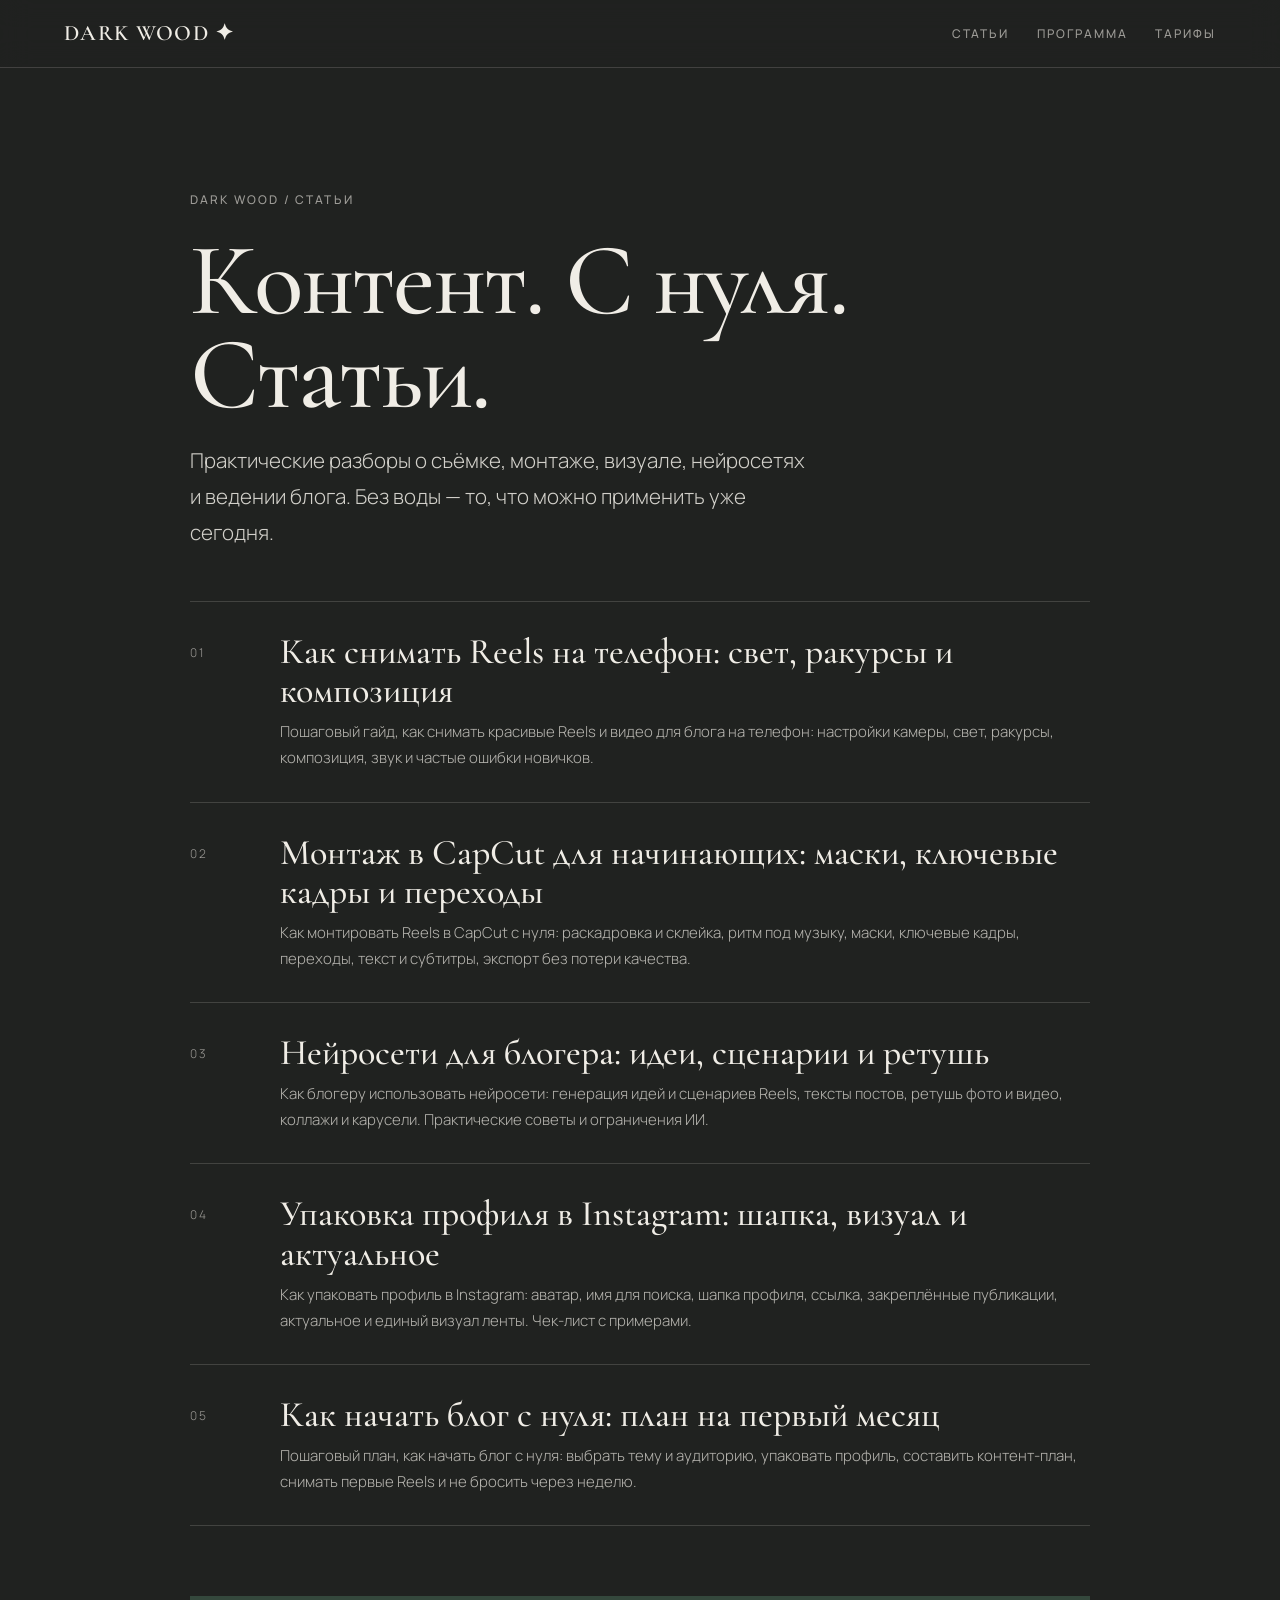
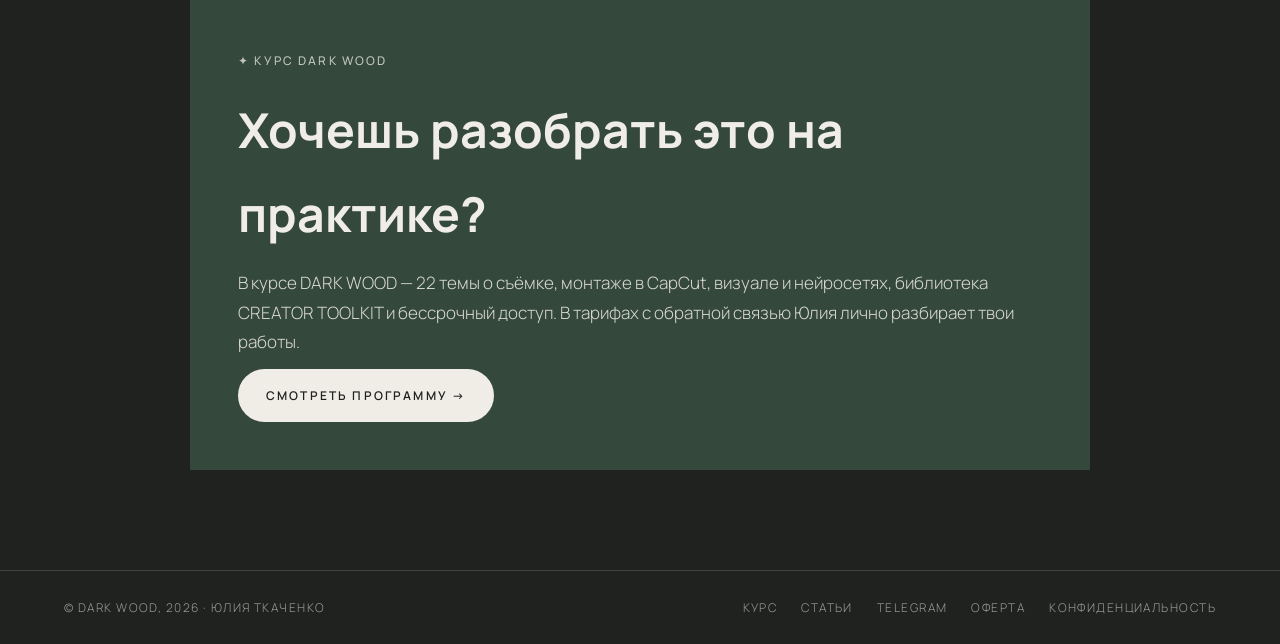
==== blog/index.html @ cade2fdb "Блог: 5 статей о съёмке, монтаже, нейросетях, упаковке профиля и запуске блога Co-Authored-By: Claud" ====
<!DOCTYPE html>
<html lang="ru">
<head>
<meta charset="utf-8">
<meta name="viewport" content="width=device-width, initial-scale=1">
<title>Статьи о блогинге, съёмке, монтаже и нейросетях — DARK WOOD</title>
<meta name="description" content="Бесплатные статьи о создании контента: как снимать Reels на телефон, монтаж в CapCut, нейросети для блогера, упаковка профиля и запуск блога с нуля.">
<link rel="canonical" href="https://hulijuli.com/blog/">
<meta name="robots" content="index, follow">
<meta name="theme-color" content="#202220">
<link rel="icon" href="/favicon.svg" type="image/svg+xml">
<meta property="og:type" content="article">
<meta property="og:locale" content="ru_RU">
<meta property="og:site_name" content="DARK WOOD">
<meta property="og:title" content="Статьи о блогинге, съёмке, монтаже и нейросетях — DARK WOOD">
<meta property="og:description" content="Бесплатные статьи о создании контента: как снимать Reels на телефон, монтаж в CapCut, нейросети для блогера, упаковка профиля и запуск блога с нуля.">
<meta property="og:url" content="https://hulijuli.com/blog/">
<meta property="og:image" content="https://hulijuli.com/og.png">
<meta name="twitter:card" content="summary_large_image">
<link rel="preconnect" href="https://fonts.googleapis.com"><link rel="preconnect" href="https://fonts.gstatic.com" crossorigin><link href="https://fonts.googleapis.com/css2?family=Cormorant+Garamond:wght@500;600&family=Manrope:wght@300;400;500;600&display=swap" rel="stylesheet">
<link rel="stylesheet" href="/blog/blog.css">
<script type="application/ld+json">{"@context": "https://schema.org", "@type": "Blog", "name": "Статьи DARK WOOD", "url": "https://hulijuli.com/blog/", "inLanguage": "ru", "blogPost": [{"@type": "BlogPosting", "headline": "Как снимать Reels на телефон: свет, ракурсы и композиция", "url": "https://hulijuli.com/blog/kak-snimat-reels-na-telefon/", "datePublished": "2026-11-07"}, {"@type": "BlogPosting", "headline": "Монтаж в CapCut для начинающих: маски, ключевые кадры и переходы", "url": "https://hulijuli.com/blog/montazh-v-capcut-dlya-nachinayushchih/", "datePublished": "2026-11-07"}, {"@type": "BlogPosting", "headline": "Нейросети для блогера: идеи, сценарии и ретушь", "url": "https://hulijuli.com/blog/neyroseti-dlya-blogera/", "datePublished": "2026-11-07"}, {"@type": "BlogPosting", "headline": "Упаковка профиля в Instagram: шапка, визуал и актуальное", "url": "https://hulijuli.com/blog/upakovka-profilya-instagram/", "datePublished": "2026-11-07"}, {"@type": "BlogPosting", "headline": "Как начать блог с нуля: план на первый месяц", "url": "https://hulijuli.com/blog/kak-nachat-blog-s-nulya/", "datePublished": "2026-11-07"}]}</script>
</head>
<body>
<header class="top"><a href="/" class="logo">DARK WOOD ✦</a><nav><a href="/blog/">Статьи</a><a href="/#program" class="hide-m">Программа</a><a href="/#pricing">Тарифы</a></nav></header>
<main class="hub">
  <span class="label">DARK WOOD / Статьи</span>
  <h1>Контент. С нуля.<br>Статьи.</h1>
  <p class="lead">Практические разборы о съёмке, монтаже, визуале, нейросетях и ведении блога. Без воды — то, что можно применить уже сегодня.</p>
  <div class="list"><a class="card" href="/blog/kak-snimat-reels-na-telefon/"><span class="n">01</span><div><h3>Как снимать Reels на телефон: свет, ракурсы и композиция</h3><p>Пошаговый гайд, как снимать красивые Reels и видео для блога на телефон: настройки камеры, свет, ракурсы, композиция, звук и частые ошибки новичков.</p></div></a><a class="card" href="/blog/montazh-v-capcut-dlya-nachinayushchih/"><span class="n">02</span><div><h3>Монтаж в CapCut для начинающих: маски, ключевые кадры и переходы</h3><p>Как монтировать Reels в CapCut с нуля: раскадровка и склейка, ритм под музыку, маски, ключевые кадры, переходы, текст и субтитры, экспорт без потери качества.</p></div></a><a class="card" href="/blog/neyroseti-dlya-blogera/"><span class="n">03</span><div><h3>Нейросети для блогера: идеи, сценарии и ретушь</h3><p>Как блогеру использовать нейросети: генерация идей и сценариев Reels, тексты постов, ретушь фото и видео, коллажи и карусели. Практические советы и ограничения ИИ.</p></div></a><a class="card" href="/blog/upakovka-profilya-instagram/"><span class="n">04</span><div><h3>Упаковка профиля в Instagram: шапка, визуал и актуальное</h3><p>Как упаковать профиль в Instagram: аватар, имя для поиска, шапка профиля, ссылка, закреплённые публикации, актуальное и единый визуал ленты. Чек-лист с примерами.</p></div></a><a class="card" href="/blog/kak-nachat-blog-s-nulya/"><span class="n">05</span><div><h3>Как начать блог с нуля: план на первый месяц</h3><p>Пошаговый план, как начать блог с нуля: выбрать тему и аудиторию, упаковать профиль, составить контент-план, снимать первые Reels и не бросить через неделю.</p></div></a></div>
  <aside class="cta">
  <span class="label">✦ Курс DARK WOOD</span>
  <h2>Хочешь разобрать это на практике?</h2>
  <p>В курсе DARK WOOD — 22 темы о съёмке, монтаже в CapCut, визуале и нейросетях, библиотека CREATOR TOOLKIT и бессрочный доступ. В тарифах с обратной связью Юлия лично разбирает твои работы.</p>
  <a class="btn" href="/#program">Смотреть программу →</a>
</aside>
</main>
<footer><span>© DARK WOOD, 2026 · Юлия Ткаченко</span><div><a href="/">Курс</a><a href="/blog/">Статьи</a><a href="https://t.me/huli_juli">Telegram</a><a href="/oferta.html">Оферта</a><a href="/privacy.html">Конфиденциальность</a></div></footer>
</body>
</html>
---- blog/blog.css ----
:root{--g:#202220;--g2:#1a1c1a;--m:#F0EDE6;--forest:#34483C;--wine:#982C2C;--muted:rgba(240,237,230,.6);--line:rgba(240,237,230,.16);--serif:"Cormorant Garamond","Times New Roman",serif;--sans:"Manrope",system-ui,-apple-system,sans-serif;--pad:clamp(20px,5vw,72px)}
*{box-sizing:border-box;margin:0;padding:0}
html{scroll-behavior:smooth}
body{background:var(--g);color:var(--m);font-family:var(--sans);font-weight:300;font-size:17px;line-height:1.75;-webkit-font-smoothing:antialiased}
a{color:inherit}
.top{position:sticky;top:0;z-index:10;display:flex;justify-content:space-between;align-items:center;gap:20px;height:68px;padding:0 var(--pad);background:rgba(32,34,32,.88);backdrop-filter:blur(14px);-webkit-backdrop-filter:blur(14px);border-bottom:1px solid var(--line)}
.logo{font-family:var(--serif);font-weight:600;font-size:22px;letter-spacing:.06em;text-decoration:none;white-space:nowrap}
.top nav{display:flex;gap:28px}
.top nav a{font-size:12px;letter-spacing:.16em;text-transform:uppercase;color:var(--muted);text-decoration:none;font-weight:500}
.top nav a:hover{color:var(--m)}
.label{font-size:12px;letter-spacing:.18em;text-transform:uppercase;color:var(--muted);font-weight:500}
.crumbs{font-size:12px;letter-spacing:.14em;text-transform:uppercase;color:var(--muted)}
.crumbs a{text-decoration:none}.crumbs a:hover{color:var(--m)}
/* article */
.art{max-width:780px;margin:0 auto;padding:clamp(48px,8vw,100px) clamp(20px,5vw,40px) 40px}
.art h1{font-family:var(--serif);font-weight:500;font-size:clamp(42px,6.4vw,78px);line-height:.98;letter-spacing:-.02em;margin:22px 0 22px}
.lead{font-size:clamp(18px,1.6vw,21px);color:rgba(240,237,230,.86);margin-bottom:22px}
.meta{font-size:13px;color:var(--muted);padding-bottom:30px;border-bottom:1px solid var(--line);margin-bottom:10px}
.art h2{font-family:var(--serif);font-weight:500;font-size:clamp(30px,3.4vw,42px);line-height:1.08;margin:56px 0 16px;letter-spacing:-.01em}
.art h3{font-family:var(--serif);font-weight:600;font-size:26px;line-height:1.15;margin:34px 0 10px}
.art p{margin:0 0 18px;color:rgba(240,237,230,.86)}
.art ul,.art ol{margin:0 0 22px;padding-left:0;list-style:none;counter-reset:n}
.art li{position:relative;padding:9px 0 9px 30px;border-bottom:1px solid rgba(240,237,230,.07);color:rgba(240,237,230,.86)}
.art ul li::before{content:"✦";position:absolute;left:2px;top:9px;font-size:11px;color:var(--muted)}
.art ol li{counter-increment:n}
.art ol li::before{content:counter(n,decimal-leading-zero);position:absolute;left:0;top:11px;font-size:12px;color:var(--muted);letter-spacing:.06em}
.art strong{font-weight:500;color:var(--m)}
.art a{text-decoration:underline;text-underline-offset:3px;text-decoration-color:rgba(240,237,230,.4)}
.art a:hover{text-decoration-color:var(--m)}
.tip{margin:30px 0;padding:22px 26px;border-left:2px solid var(--forest);background:rgba(52,72,60,.18)}
.tip p:last-child{margin:0}
.toc{margin:26px 0 8px;padding:22px 26px;border:1px solid var(--line)}
.toc .label{display:block;margin-bottom:10px}
.toc ol li{border:0;padding:4px 0 4px 30px}
.toc ol li::before{top:7px}
.toc a{text-decoration:none}
/* CTA */
.cta{margin:70px 0 10px;padding:clamp(30px,5vw,48px);background:var(--forest);position:relative;overflow:hidden}
.cta .label{color:rgba(240,237,230,.75)}
.cta h2{margin:14px 0 12px!important;font-size:clamp(32px,4vw,48px)!important}
.cta p{color:rgba(240,237,230,.88)}
.btn{display:inline-flex;align-items:center;gap:12px;margin-top:12px;padding:16px 28px;border-radius:999px;background:var(--m);color:var(--g)!important;text-decoration:none!important;font-size:12px;letter-spacing:.18em;text-transform:uppercase;font-weight:600;transition:transform .25s}
.btn:hover{transform:translateX(3px)}
.related{max-width:780px;margin:0 auto;padding:30px clamp(20px,5vw,40px) 90px}
.related h2{font-family:var(--serif);font-weight:500;font-size:34px;margin:16px 0 18px}
/* list */
.list{border-top:1px solid var(--line)}
.card{display:grid;grid-template-columns:70px 1fr;gap:20px;padding:30px 0;border-bottom:1px solid var(--line);text-decoration:none!important;transition:background .3s}
.card:hover{background:linear-gradient(90deg,transparent,rgba(52,72,60,.16),transparent)}
.card .n{font-size:12px;color:var(--muted);letter-spacing:.14em;padding-top:10px}
.card h3{font-family:var(--serif);font-weight:500;font-size:clamp(26px,3vw,36px);line-height:1.1;margin:0 0 8px}
.card p{color:rgba(240,237,230,.72);font-size:15px;margin:0}
.hub{max-width:980px;margin:0 auto;padding:clamp(56px,9vw,120px) clamp(20px,5vw,40px) 90px}
.hub h1{font-family:var(--serif);font-weight:500;font-size:clamp(52px,8vw,110px);line-height:.92;letter-spacing:-.02em;margin:20px 0 22px}
.hub .lead{max-width:620px;margin-bottom:50px}
footer{border-top:1px solid var(--line);padding:26px var(--pad);display:flex;gap:24px;flex-wrap:wrap;justify-content:space-between;font-size:12px;letter-spacing:.12em;text-transform:uppercase;color:var(--muted)}
footer a{text-decoration:none}footer a:hover{color:var(--m)}
footer div{display:flex;gap:24px;flex-wrap:wrap}
@media(max-width:640px){.logo{font-size:19px}.top nav{gap:18px}.top nav a.hide-m{display:none}.card{grid-template-columns:1fr;gap:6px}.card .n{padding:0}}
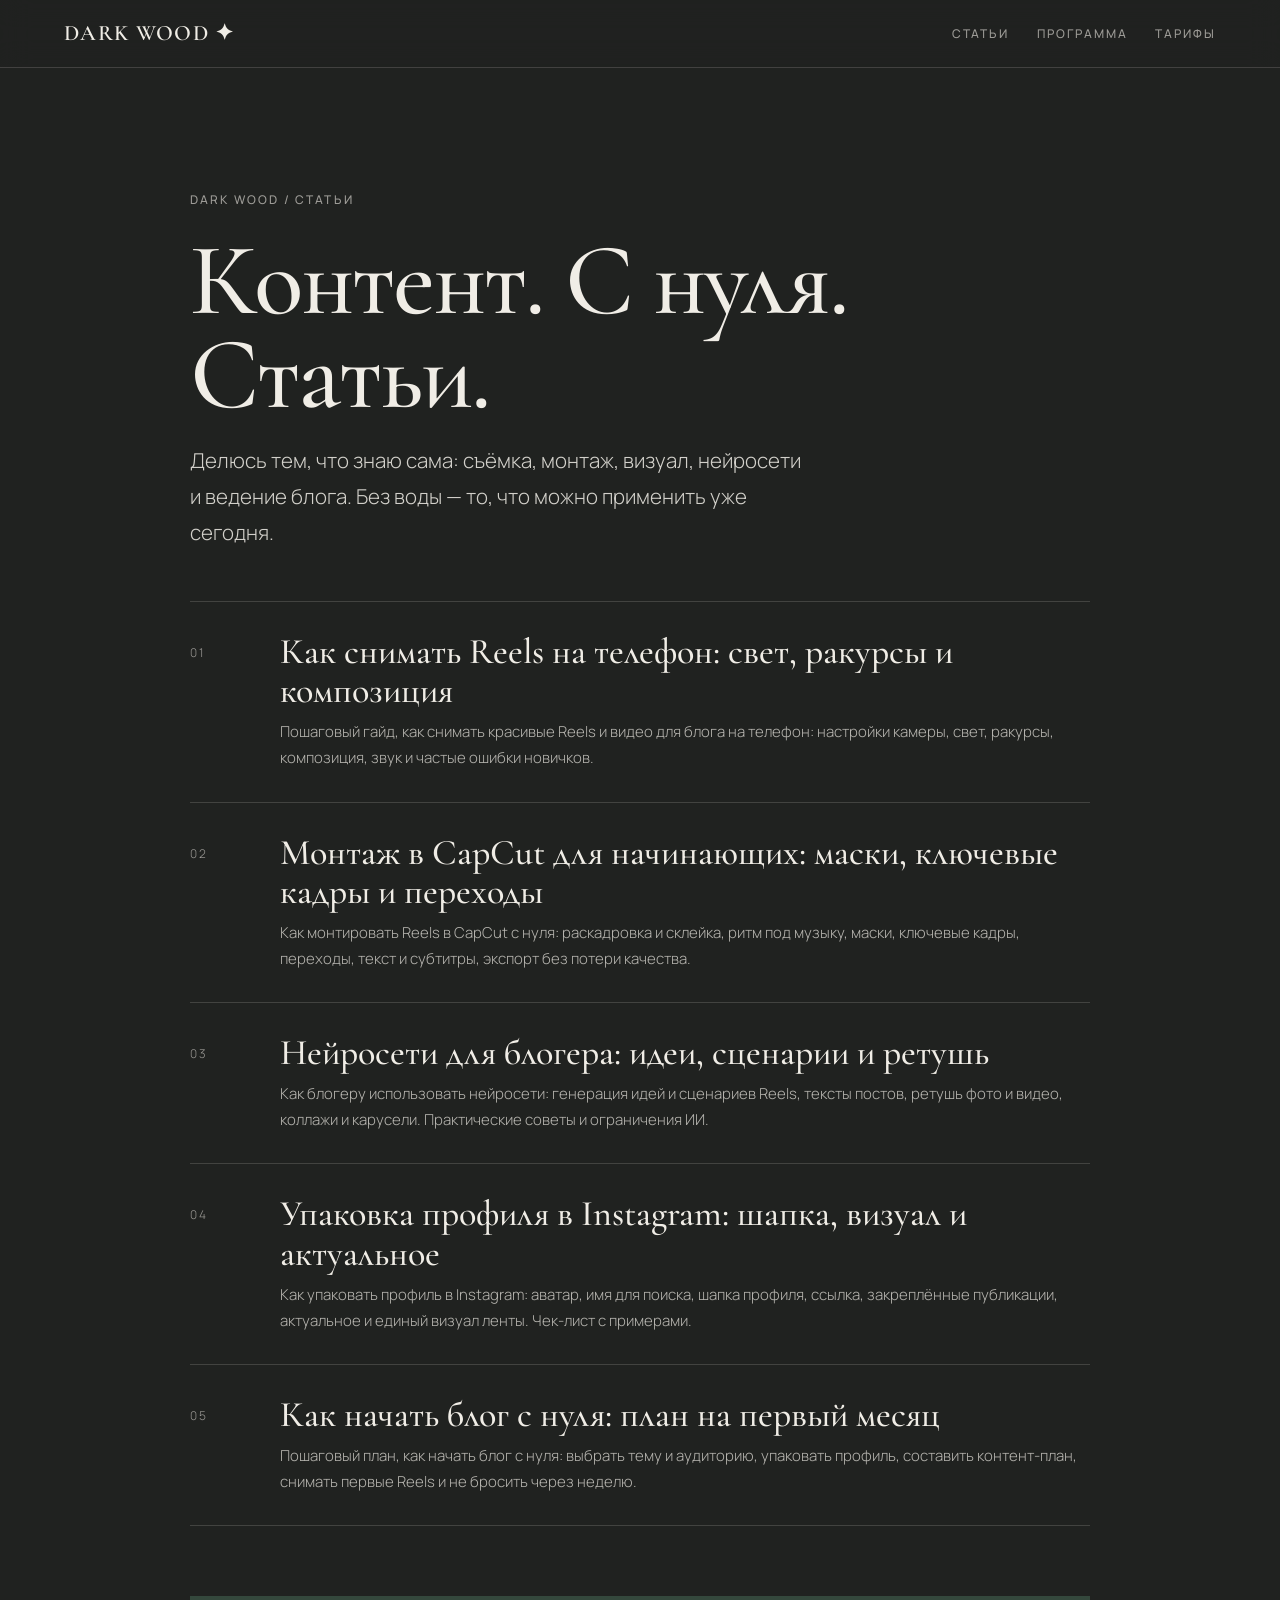
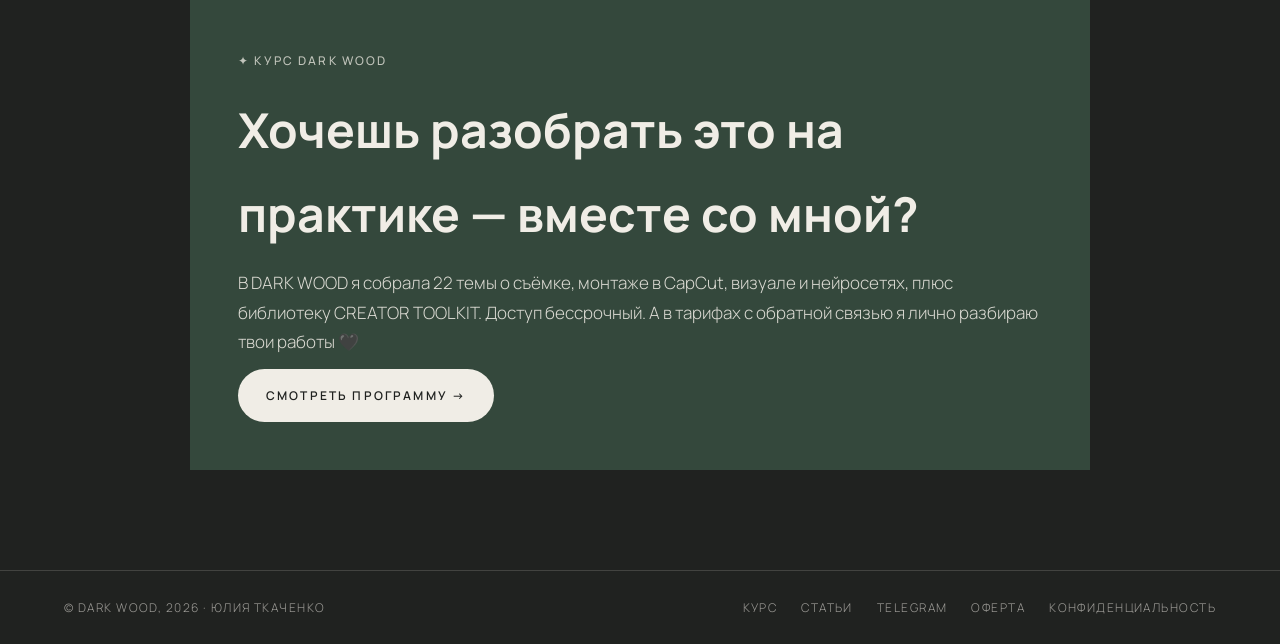
==== commit 18a64b37: "Статьи переписаны в авторской подаче Юли Co-Authored-By: Claude Opus 5.5 <noreply@anthropic.com> Cla" ====
--- a/blog/index.html
+++ b/blog/index.html
@@ -26,12 +26,12 @@
 <main class="hub">
   <span class="label">DARK WOOD / Статьи</span>
   <h1>Контент. С нуля.<br>Статьи.</h1>
-  <p class="lead">Практические разборы о съёмке, монтаже, визуале, нейросетях и ведении блога. Без воды — то, что можно применить уже сегодня.</p>
+  <p class="lead">Делюсь тем, что знаю сама: съёмка, монтаж, визуал, нейросети и ведение блога. Без воды — то, что можно применить уже сегодня.</p>
   <div class="list"><a class="card" href="/blog/kak-snimat-reels-na-telefon/"><span class="n">01</span><div><h3>Как снимать Reels на телефон: свет, ракурсы и композиция</h3><p>Пошаговый гайд, как снимать красивые Reels и видео для блога на телефон: настройки камеры, свет, ракурсы, композиция, звук и частые ошибки новичков.</p></div></a><a class="card" href="/blog/montazh-v-capcut-dlya-nachinayushchih/"><span class="n">02</span><div><h3>Монтаж в CapCut для начинающих: маски, ключевые кадры и переходы</h3><p>Как монтировать Reels в CapCut с нуля: раскадровка и склейка, ритм под музыку, маски, ключевые кадры, переходы, текст и субтитры, экспорт без потери качества.</p></div></a><a class="card" href="/blog/neyroseti-dlya-blogera/"><span class="n">03</span><div><h3>Нейросети для блогера: идеи, сценарии и ретушь</h3><p>Как блогеру использовать нейросети: генерация идей и сценариев Reels, тексты постов, ретушь фото и видео, коллажи и карусели. Практические советы и ограничения ИИ.</p></div></a><a class="card" href="/blog/upakovka-profilya-instagram/"><span class="n">04</span><div><h3>Упаковка профиля в Instagram: шапка, визуал и актуальное</h3><p>Как упаковать профиль в Instagram: аватар, имя для поиска, шапка профиля, ссылка, закреплённые публикации, актуальное и единый визуал ленты. Чек-лист с примерами.</p></div></a><a class="card" href="/blog/kak-nachat-blog-s-nulya/"><span class="n">05</span><div><h3>Как начать блог с нуля: план на первый месяц</h3><p>Пошаговый план, как начать блог с нуля: выбрать тему и аудиторию, упаковать профиль, составить контент-план, снимать первые Reels и не бросить через неделю.</p></div></a></div>
   <aside class="cta">
   <span class="label">✦ Курс DARK WOOD</span>
-  <h2>Хочешь разобрать это на практике?</h2>
-  <p>В курсе DARK WOOD — 22 темы о съёмке, монтаже в CapCut, визуале и нейросетях, библиотека CREATOR TOOLKIT и бессрочный доступ. В тарифах с обратной связью Юлия лично разбирает твои работы.</p>
+  <h2>Хочешь разобрать это на практике — вместе со мной?</h2>
+  <p>В DARK WOOD я собрала 22 темы о съёмке, монтаже в CapCut, визуале и нейросетях, плюс библиотеку CREATOR TOOLKIT. Доступ бессрочный. А в тарифах с обратной связью я лично разбираю твои работы 🖤</p>
   <a class="btn" href="/#program">Смотреть программу →</a>
 </aside>
 </main>
